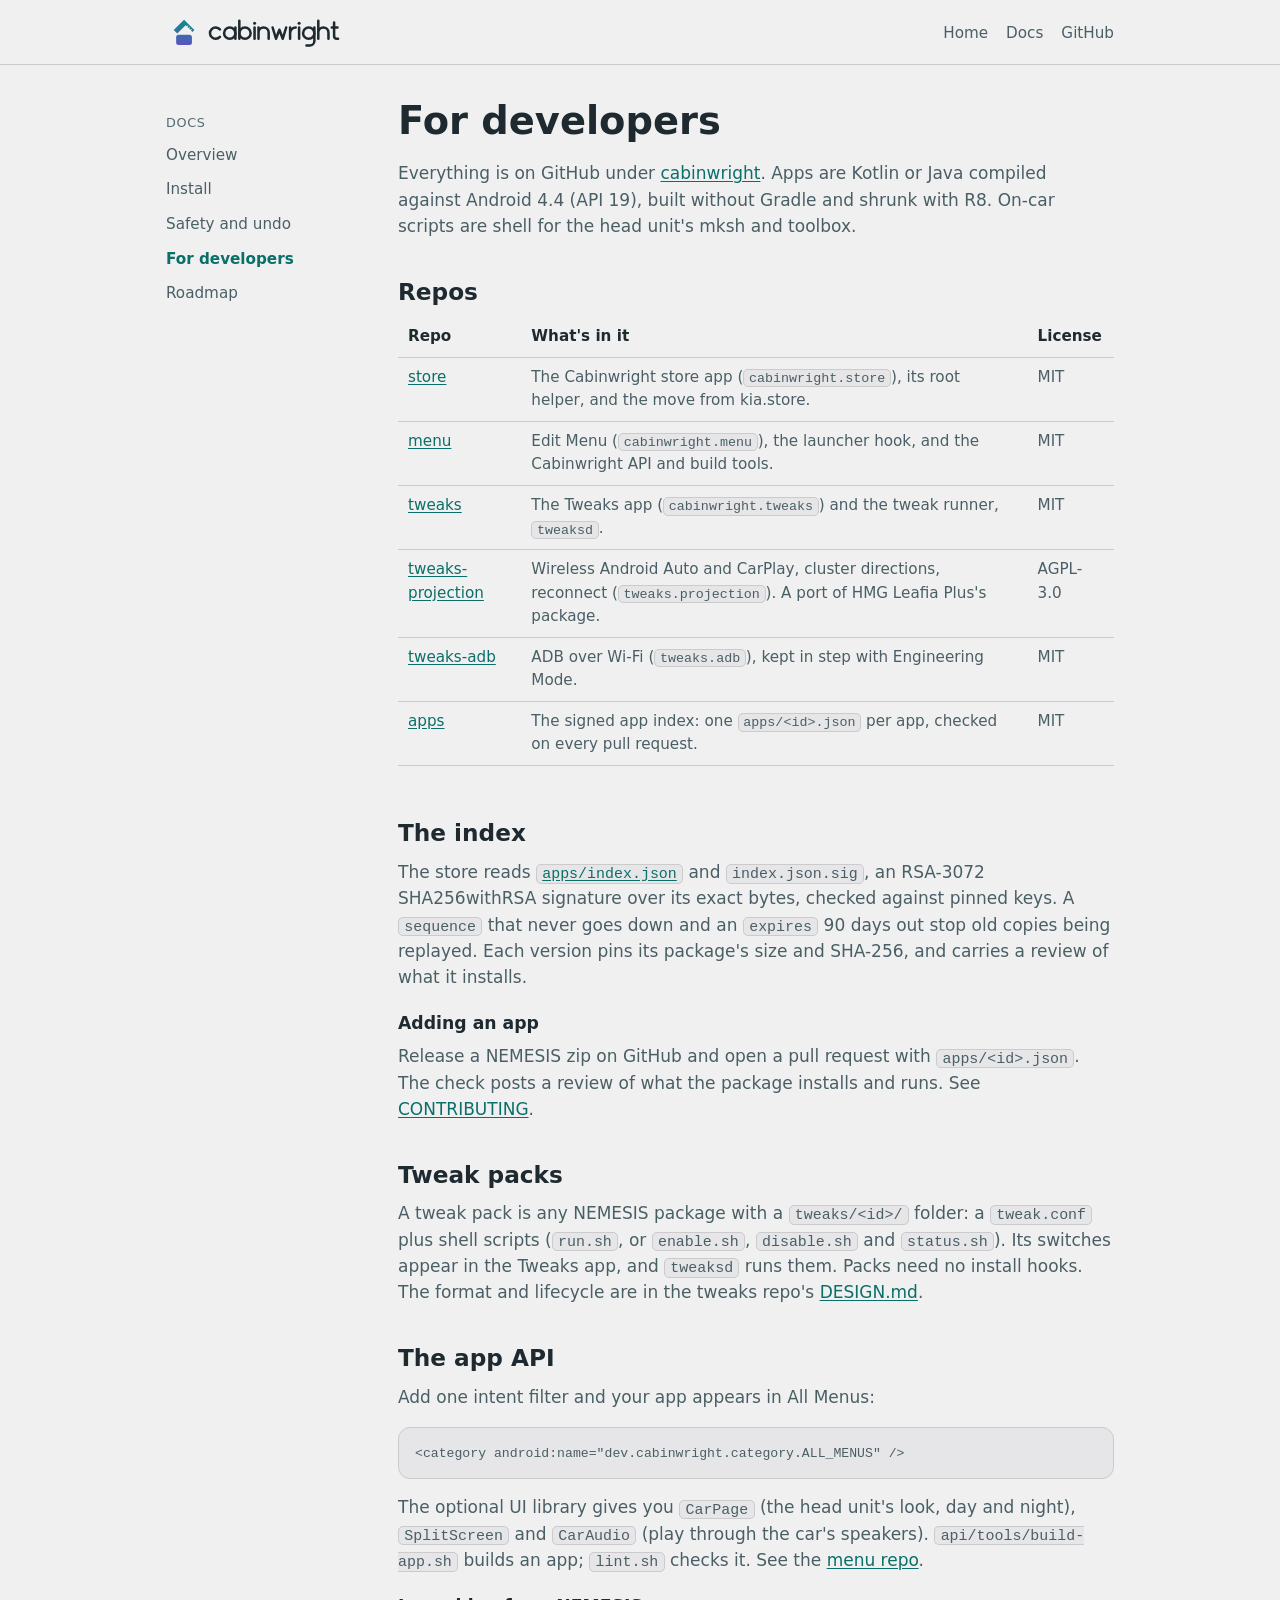
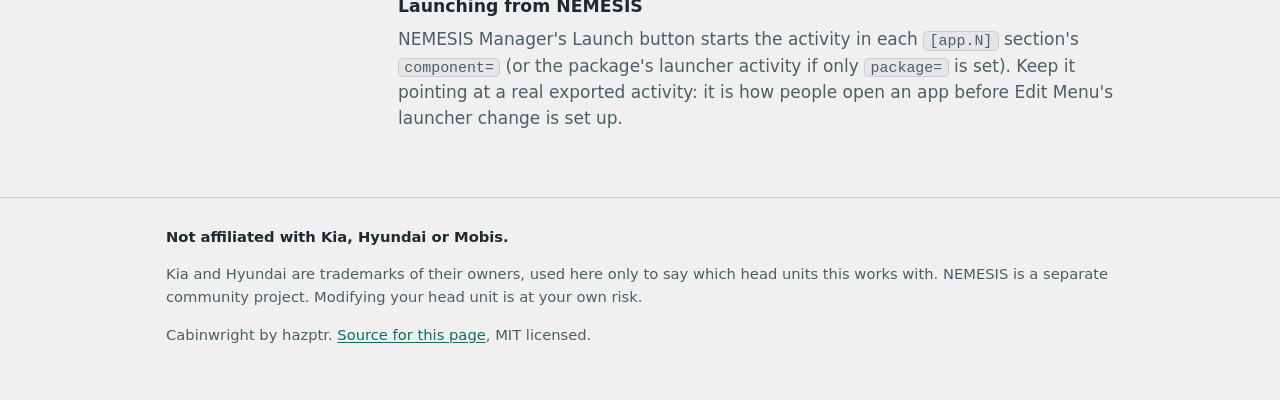
==== docs/developers.html @ 3f2f7418 "Split the landing page from the docs The home page keeps what Cabinwright is, the store's apps and t" ====
<!doctype html>
<html lang="en">
<head>
<meta charset="utf-8">
<meta name="viewport" content="width=device-width, initial-scale=1">
<title>For developers · Cabinwright docs</title>
<meta name="description" content="Cabinwright repos, the signed app index, tweak packs and the app API.">
<meta name="color-scheme" content="dark light">
<meta name="theme-color" content="#121214" media="(prefers-color-scheme: dark)">
<meta name="theme-color" content="#F0F0F0" media="(prefers-color-scheme: light)">
<link rel="icon" href="../favicon.ico" sizes="any">
<link rel="icon" href="../favicon.svg" type="image/svg+xml">
<link rel="apple-touch-icon" href="../apple-touch-icon.png">
<link rel="stylesheet" href="../style.css">
</head>
<body>
<a class="skip" href="#main">Skip to content</a>

<header class="top">
  <div class="wrap">
    <a href="../" aria-label="Cabinwright home"><img src="../logo.svg" alt="Cabinwright" width="175" height="36"></a>
    <nav aria-label="Site">
      <ul>
        <li><a href="../">Home</a></li>
        <li><a href="./">Docs</a></li>
        <li><a href="https://github.com/cabinwright">GitHub</a></li>
      </ul>
    </nav>
  </div>
</header>

<div class="wrap docs">
  <nav class="side" aria-label="Docs">
    <p class="group">Docs</p>
    <ul><li><a href="index.html">Overview</a></li><li><a href="install.html">Install</a></li><li><a href="safety.html">Safety and undo</a></li><li><a href="developers.html" aria-current="page">For developers</a></li><li><a href="roadmap.html">Roadmap</a></li></ul>
  </nav>
  <main id="main" class="prose">
<h1>For developers</h1>
<p>Everything is on GitHub under <a href="https://github.com/cabinwright">cabinwright</a>. Apps are Kotlin or Java compiled
  against Android 4.4 (API 19), built without Gradle and shrunk with R8. On-car scripts are shell for
  the head unit's mksh and toolbox.</p>

<h2>Repos</h2>
<div class="table">
<table>
  <thead><tr><th scope="col">Repo</th><th scope="col">What's in it</th><th scope="col">License</th></tr></thead>
  <tbody>
    <tr><td><a href="https://github.com/cabinwright/store">store</a></td><td>The Cabinwright store app (<code>cabinwright.store</code>), its root helper, and the move from kia.store.</td><td>MIT</td></tr>
    <tr><td><a href="https://github.com/cabinwright/menu">menu</a></td><td>Edit Menu (<code>cabinwright.menu</code>), the launcher hook, and the Cabinwright API and build tools.</td><td>MIT</td></tr>
    <tr><td><a href="https://github.com/cabinwright/tweaks">tweaks</a></td><td>The Tweaks app (<code>cabinwright.tweaks</code>) and the tweak runner, <code>tweaksd</code>.</td><td>MIT</td></tr>
    <tr><td><a href="https://github.com/cabinwright/tweaks-projection">tweaks-projection</a></td><td>Wireless Android Auto and CarPlay, cluster directions, reconnect (<code>tweaks.projection</code>). A port of HMG Leafia Plus's package.</td><td>AGPL-3.0</td></tr>
    <tr><td><a href="https://github.com/cabinwright/tweaks-adb">tweaks-adb</a></td><td>ADB over Wi-Fi (<code>tweaks.adb</code>), kept in step with Engineering Mode.</td><td>MIT</td></tr>
    <tr><td><a href="https://github.com/cabinwright/apps">apps</a></td><td>The signed app index: one <code>apps/&lt;id&gt;.json</code> per app, checked on every pull request.</td><td>MIT</td></tr>
  </tbody>
</table>
</div>

<h2>The index</h2>
<p>The store reads <a href="https://cabinwright.github.io/apps/index.json"><code>apps/index.json</code></a>
  and <code>index.json.sig</code>, an RSA-3072 SHA256withRSA signature over its exact bytes, checked
  against pinned keys. A <code>sequence</code> that never goes down and an <code>expires</code> 90
  days out stop old copies being replayed. Each version pins its package's size and SHA-256, and
  carries a review of what it installs.</p>

<h3>Adding an app</h3>
<p>Release a NEMESIS zip on GitHub and open a pull request with <code>apps/&lt;id&gt;.json</code>.
  The check posts a review of what the package installs and runs. See
  <a href="https://github.com/cabinwright/apps/blob/main/CONTRIBUTING.md">CONTRIBUTING</a>.</p>

<h2>Tweak packs</h2>
<p>A tweak pack is any NEMESIS package with a <code>tweaks/&lt;id&gt;/</code> folder: a
  <code>tweak.conf</code> plus shell scripts (<code>run.sh</code>, or <code>enable.sh</code>,
  <code>disable.sh</code> and <code>status.sh</code>). Its switches appear in the Tweaks app, and
  <code>tweaksd</code> runs them. Packs need no install hooks. The format and lifecycle are in the
  tweaks repo's <a href="https://github.com/cabinwright/tweaks/blob/main/DESIGN.md">DESIGN.md</a>.</p>

<h2>The app API</h2>
<p>Add one intent filter and your app appears in All Menus:</p>
<pre><code>&lt;category android:name="dev.cabinwright.category.ALL_MENUS" /&gt;</code></pre>
<p>The optional UI library gives you <code>CarPage</code> (the head unit's look, day and night),
  <code>SplitScreen</code> and <code>CarAudio</code> (play through the car's speakers).
  <code>api/tools/build-app.sh</code> builds an app; <code>lint.sh</code> checks it. See the
  <a href="https://github.com/cabinwright/menu">menu repo</a>.</p>

<h3>Launching from NEMESIS</h3>
<p>NEMESIS Manager's Launch button starts the activity in each <code>[app.N]</code> section's
  <code>component=</code> (or the package's launcher activity if only <code>package=</code> is set).
  Keep it pointing at a real exported activity: it is how people open an app before Edit Menu's
  launcher change is set up.</p>
  </main>
</div>

<footer>
  <div class="wrap">
    <p class="affil">Not affiliated with Kia, Hyundai or Mobis.</p>
    <p>Kia and Hyundai are trademarks of their owners, used here only to say which head units
      this works with. NEMESIS is a separate community project. Modifying your head unit is at your own risk.</p>
    <p>Cabinwright by hazptr. <a href="https://github.com/cabinwright/cabinwright.github.io">Source for this page</a>, MIT licensed.</p>
  </div>
</footer>
</body>
</html>
---- style.css ----
/* Colours from the head unit's own UI, as the Cabinwright API's CarPage uses them
   (menu repo, api/ui/.../CarPage.kt). Night is the default; day text and teal are
   darkened here so they pass WCAG AA on a web page. */
:root {
  --bg: #121214;          /* CarPage night BG */
  --card: #161618;        /* night TILE */
  --edge: #313136;        /* night EDGE */
  --tile: #1F1F24;        /* night ICON_TILE */
  --tile-edge: #3D3D44;   /* night ICON_TILE_EDGE */
  --text: #B6C1C8;        /* night TEXT */
  --muted: #79838A;       /* night MUTED */
  --head: #E8EDF0;
  --accent: #17BEB0;      /* ACCENT, the head unit's highlight teal */
  --on-accent: #121214;
  --g1: #34E0D5;          /* ICON_START */
  --g2: #847FDC;          /* ACCENT_END */
  --warn: #F1B336;        /* WARN */
  --bad: #EB5757;         /* BAD */
  --code: #0E0E0F;        /* night DIVIDER */
}
@media (prefers-color-scheme: light) {
  :root {
    --bg: #F0F0F0;        /* CarPage day BG */
    --card: #F7F7F7;
    --edge: #CBCBCB;      /* day EDGE */
    --tile: #F0F0F2;      /* day ICON_TILE */
    --tile-edge: #DDDDE0; /* day ICON_TILE_EDGE */
    --text: #4A5F65;      /* day TEXT #62797F, darkened */
    --muted: #566B71;     /* day MUTED #8D9DA2, darkened */
    --head: #1E2A30;
    --accent: #0A6F68;    /* the teal, darkened */
    --on-accent: #FFFFFF;
    --g1: #0B8F86;
    --g2: #5A54C4;
    --warn: #8A5A00;
    --bad: #B3261E;
    --code: #E6E6E8;
  }
}
* { box-sizing: border-box; }
html { -webkit-text-size-adjust: 100%; }
body {
  margin: 0; background: var(--bg); color: var(--text);
  font: 17px/1.55 system-ui, -apple-system, "Segoe UI", Roboto, "Helvetica Neue", Arial, sans-serif;
}
a { color: var(--accent); text-underline-offset: 2px; }
a:hover { text-decoration-thickness: 2px; }
:focus-visible { outline: 2px solid var(--accent); outline-offset: 2px; border-radius: 4px; }
h1, h2, h3 { color: var(--head); line-height: 1.25; margin: 0 0 .5em; }
h1 { font-size: clamp(1.7rem, 5vw, 2.4rem); font-weight: 650; }
h2 { font-size: 1.45rem; font-weight: 650; margin-top: 0; }
h3 { font-size: 1.08rem; font-weight: 600; }
p { margin: 0 0 1em; }
code, pre { font: .88em/1.5 ui-monospace, SFMono-Regular, Menlo, Consolas, monospace; }
code { background: var(--code); border: 1px solid var(--edge); border-radius: 5px; padding: .05em .35em; overflow-wrap: anywhere; }
pre { background: var(--code); border: 1px solid var(--edge); border-radius: 12px; padding: 14px 16px; overflow-x: auto; }
pre code { background: none; border: 0; padding: 0; }
.wrap { max-width: 980px; margin: 0 auto; padding: 0 16px; }
.skip { position: absolute; left: -9999px; }
.skip:focus { left: 16px; top: 8px; background: var(--card); padding: 8px 12px; z-index: 2; }

header.top { border-bottom: 1px solid var(--edge); }
header.top .wrap { display: flex; align-items: center; justify-content: space-between; gap: 16px; flex-wrap: wrap; padding-top: 14px; padding-bottom: 14px; }
header.top img { display: block; height: 36px; width: auto; }
nav ul { list-style: none; margin: 0; padding: 0; display: flex; flex-wrap: wrap; gap: 4px 18px; }
nav a { color: var(--text); text-decoration: none; font-size: .95rem; }
nav a:hover { color: var(--accent); }

.hero { padding-top: 48px; padding-bottom: 32px; }
.hero .lede { font-size: 1.15rem; max-width: 40em; }
.chips { display: flex; flex-wrap: wrap; gap: 8px; margin: 18px 0 0; padding: 0; list-style: none; }
.chips li { border: 1px solid var(--edge); border-radius: 999px; padding: 4px 12px; font-size: .9rem; }
.chips li.on { border-color: var(--accent); color: var(--accent); }
.buttons { display: flex; flex-wrap: wrap; gap: 12px; margin-top: 24px; }
.btn { display: inline-block; padding: 10px 18px; border-radius: 999px; border: 1px solid var(--edge); color: var(--head); text-decoration: none; font-weight: 600; }
.btn.primary { background: var(--accent); border-color: var(--accent); color: var(--on-accent); }
.note { color: var(--muted); font-size: .92rem; }

section { padding: 36px 0; border-top: 1px solid var(--edge); }
.grid { display: grid; grid-template-columns: repeat(auto-fill, minmax(270px, 1fr)); gap: 14px; }
.grid.two { grid-template-columns: repeat(auto-fill, minmax(340px, 1fr)); }
.card { background: var(--card); border: 1px solid var(--edge); border-radius: 16px; padding: 18px; }
.card h3 { margin-bottom: .3em; }
.card p:last-child, .card ul:last-child { margin-bottom: 0; }
.card ul { padding-left: 1.1em; margin: .4em 0 1em; }
.row { display: flex; gap: 14px; align-items: flex-start; }
.icon { flex: none; width: 52px; height: 52px; border-radius: 50%; background: var(--tile); border: 1px solid var(--tile-edge); display: grid; place-items: center; overflow: hidden; }
.icon svg { width: 28px; height: 28px; }
.icon img { width: 52px; height: 52px; }
.icon .letter { font-weight: 700; color: var(--accent); font-size: 1.3rem; }
.meta { color: var(--muted); font-size: .88rem; margin-bottom: .4em; }
.tag { display: inline-block; font-size: .8rem; border: 1px solid var(--edge); border-radius: 999px; padding: 0 8px; margin: 2px 4px 0 0; }
.tag.sys { border-color: var(--warn); color: var(--warn); }
.warn { border-left: 4px solid var(--warn); }
.danger { border-left: 4px solid var(--bad); }
.danger strong { color: var(--bad); }

ol.steps { counter-reset: s; list-style: none; padding: 0; margin: 0 0 1em; display: grid; gap: 12px; }
ol.steps > li { counter-increment: s; position: relative; padding: 16px 18px 16px 64px; background: var(--card); border: 1px solid var(--edge); border-radius: 16px; }
ol.steps > li::before { content: counter(s); position: absolute; left: 16px; top: 14px; width: 34px; height: 34px; border-radius: 50%; display: grid; place-items: center; font-weight: 700; color: var(--accent); border: 2px solid var(--accent); }
ol.steps p { margin: .3em 0 0; }

table { width: 100%; border-collapse: collapse; font-size: .95rem; }
th, td { text-align: left; padding: 8px 10px; border-bottom: 1px solid var(--edge); vertical-align: top; }
th { color: var(--head); font-weight: 600; }
.table { overflow-x: auto; }
.plan { border: 1px dashed var(--edge); }
.plan .label { display: inline-block; font-size: .8rem; font-weight: 700; letter-spacing: .04em; text-transform: uppercase; color: var(--accent); margin-bottom: .4em; }

footer { border-top: 1px solid var(--edge); padding: 28px 0 40px; font-size: .92rem; }
footer .affil { color: var(--head); font-weight: 600; }

@media (max-width: 560px) {
  body { font-size: 16px; }
  .hero { padding-top: 32px; }
  .grid, .grid.two { grid-template-columns: 1fr; }
  ol.steps > li { padding-left: 58px; }
  ol.steps > li::before { left: 12px; }
}
@media (prefers-reduced-motion: no-preference) { html { scroll-behavior: smooth; } }

/* Docs pages */
.docs { display: grid; grid-template-columns: 200px 1fr; gap: 32px; padding-top: 32px; padding-bottom: 48px; }
.docs nav.side ul { display: block; }
.docs nav.side li { margin: 0 0 8px; }
.docs nav.side a[aria-current] { color: var(--accent); font-weight: 600; }
.docs nav.side .group { color: var(--muted); font-size: .8rem; text-transform: uppercase; letter-spacing: .05em; margin: 16px 0 8px; }
.prose { max-width: 44em; min-width: 0; }
.prose h1 { margin-bottom: .4em; }
.prose h2 { margin-top: 1.6em; }
.prose h3 { margin-top: 1.3em; }
.prose ul, .prose ol { padding-left: 1.3em; margin: 0 0 1em; }
.prose li { margin-bottom: .3em; }
.prose .card { margin: 0 0 1em; }
.prose table { margin: 0 0 1em; }
@media (max-width: 760px) {
  .docs { grid-template-columns: 1fr; gap: 8px; }
  .docs nav.side ul { display: flex; flex-wrap: wrap; gap: 4px 16px; }
  .docs nav.side .group { display: none; }
}
a.card.link { display: block; color: var(--text); text-decoration: none; }
a.card.link:hover { border-color: var(--accent); }
a.card.link h3 { color: var(--accent); }
.prose .card h3:first-child { margin-top: 0; }
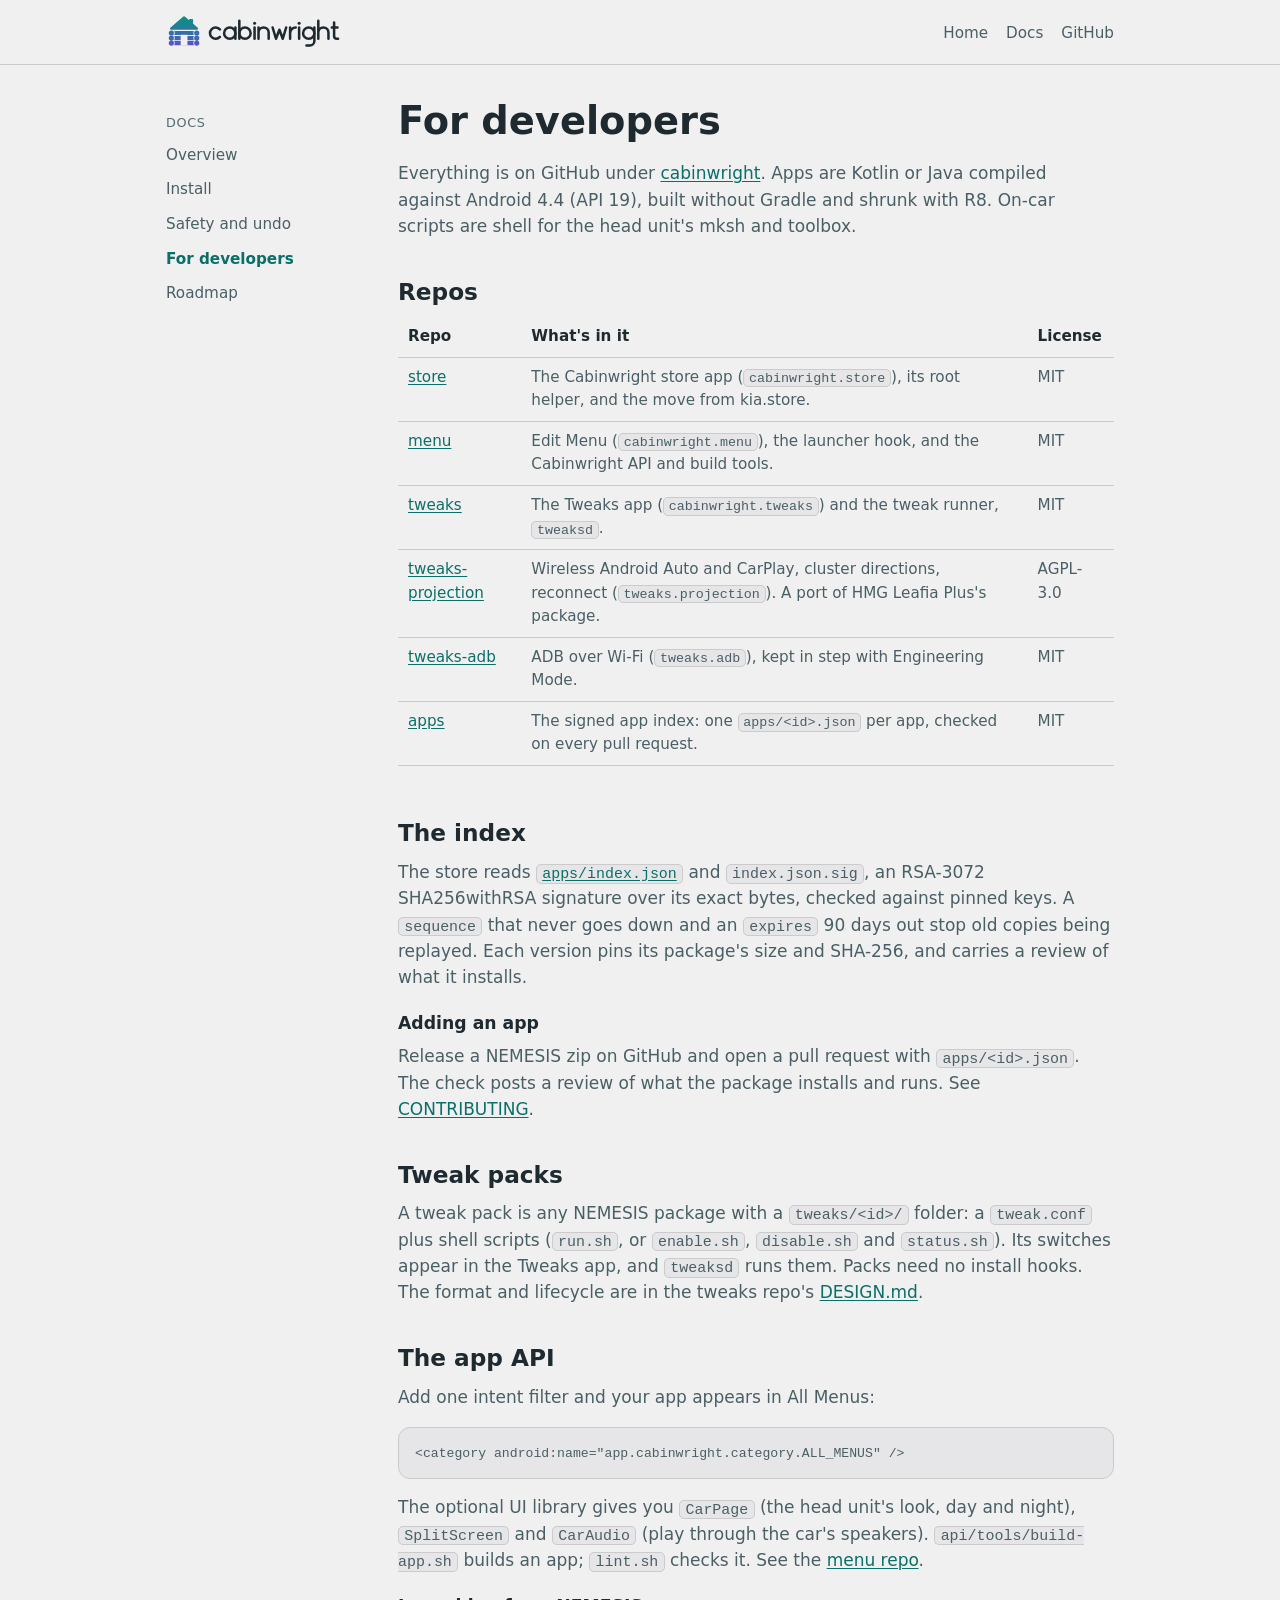
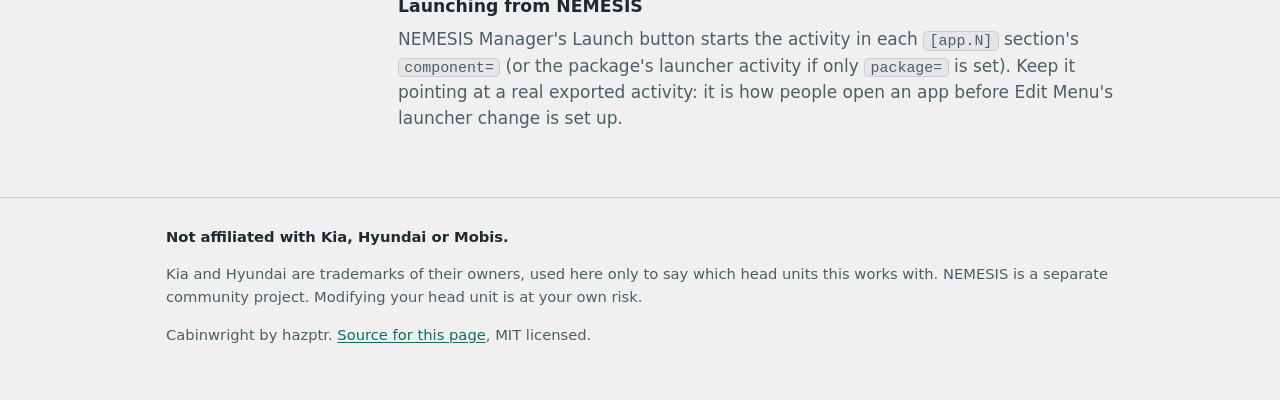
==== commit eaa5e5e1: "Package names under app.cabinwright (the project's domain, cabinwright.app)" ====
--- a/docs/developers.html
+++ b/docs/developers.html
@@ -76,7 +76,7 @@
 
 <h2>The app API</h2>
 <p>Add one intent filter and your app appears in All Menus:</p>
-<pre><code>&lt;category android:name="dev.cabinwright.category.ALL_MENUS" /&gt;</code></pre>
+<pre><code>&lt;category android:name="app.cabinwright.category.ALL_MENUS" /&gt;</code></pre>
 <p>The optional UI library gives you <code>CarPage</code> (the head unit's look, day and night),
   <code>SplitScreen</code> and <code>CarAudio</code> (play through the car's speakers).
   <code>api/tools/build-app.sh</code> builds an app; <code>lint.sh</code> checks it. See the
